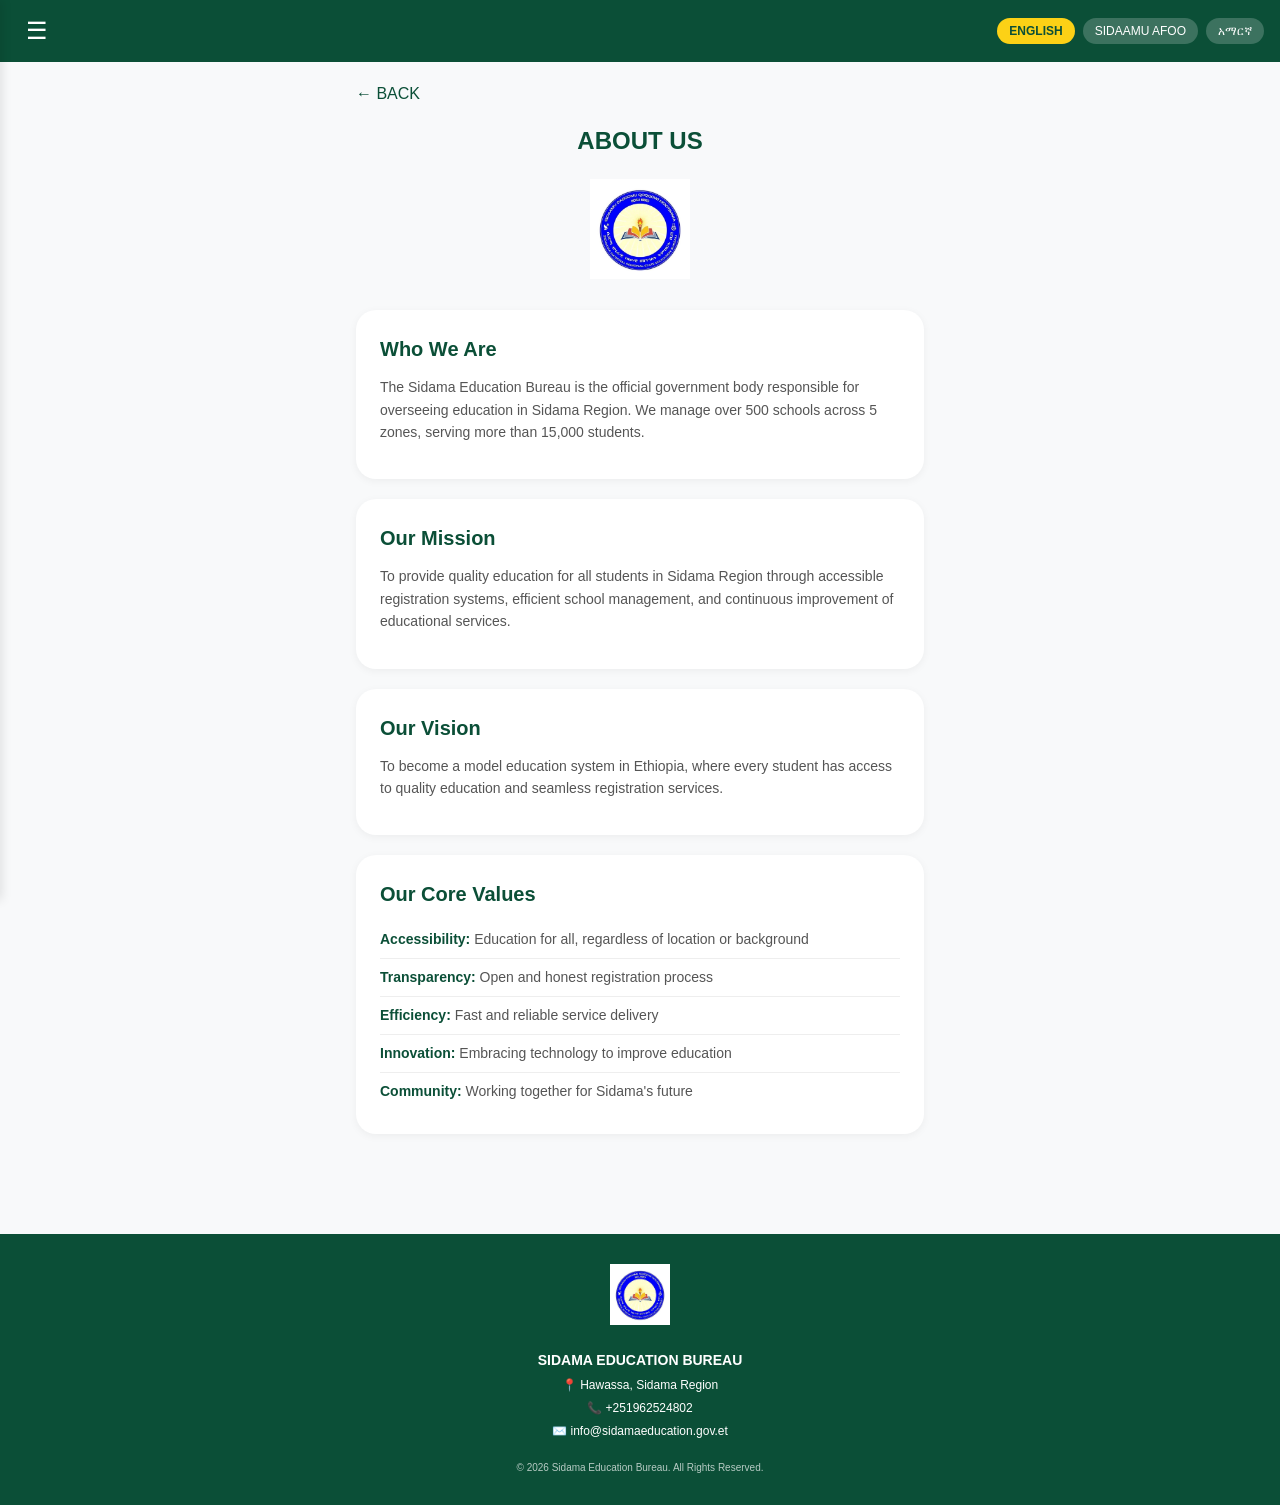
==== about.html @ 93995051 "Add files via upload" ====
<!-- © 2026 Shime1000me. All rights reserved. -->
<!DOCTYPE html>
<html lang="en">
<head>
    <meta charset="UTF-8">
    <meta name="viewport" content="width=device-width, initial-scale=1.0, viewport-fit=cover">
    <meta name="copyright" content="Sidama Education Bureau 2026">
    <title>About Us - Sidama Education Portal</title>
    <meta name="description" content="About Sidama Education Bureau. Our mission, vision, and values.">
    <link rel="icon" href="logo.png" type="image/png">
    <link rel="stylesheet" href="style.css">
</head>
<body>

<div class="top-bar">
    <button class="menu-btn" id="menuBtn">☰</button>
    <div class="lang-switcher">
        <button class="lang-btn active" data-lang="en">ENGLISH</button>
        <button class="lang-btn" data-lang="sid">SIDAAMU AFOO</button>
        <button class="lang-btn" data-lang="amh">አማርኛ</button>
    </div>
</div>

<div class="mobile-menu" id="mobileMenu">
    <button class="close-menu" id="closeMenu">✕</button>
    <a href="index.html" data-key="home">HOME</a>
    <a href="search.html" data-key="search">SEARCH</a>
    <a href="zones.html" data-key="zones">ZONES</a>
    <a href="about.html" data-key="about">ABOUT US</a>
    <a href="contact.html" data-key="contact">CONTACT</a>
    <a href="help.html" data-key="help">HELP</a>
    <div class="menu-divider"></div>
    <div class="menu-langs">
        <button data-lang="en">🌐 ENGLISH</button>
        <button data-lang="sid">🌐 SIDAAMU AFOO</button>
        <button data-lang="amh">🌐 አማርኛ</button>
    </div>
</div>

<main>
    <button class="back-btn" id="backBtn" data-key="back">← BACK</button>
    <h1 class="page-title" data-key="title">ABOUT US</h1>
    
    <div class="about-logo">
        <img src="logo.png" alt="Logo" class="about-logo-img">
    </div>
    
    <div class="about-section">
        <h2 data-key="who_title">Who We Are</h2>
        <p data-key="who_text">The Sidama Education Bureau is the official government body responsible for overseeing education in Sidama Region. We manage over 500 schools across 5 zones, serving more than 15,000 students.</p>
    </div>
    
    <div class="about-section">
        <h2 data-key="mission_title">Our Mission</h2>
        <p data-key="mission_text">To provide quality education for all students in Sidama Region through accessible registration systems, efficient school management, and continuous improvement of educational services.</p>
    </div>
    
    <div class="about-section">
        <h2 data-key="vision_title">Our Vision</h2>
        <p data-key="vision_text">To become a model education system in Ethiopia, where every student has access to quality education and seamless registration services.</p>
    </div>
    
    <div class="about-section">
        <h2 data-key="values_title">Our Core Values</h2>
        <ul class="values-list">
            <li><strong data-key="value1_title">Accessibility:</strong> <span data-key="value1_text">Education for all, regardless of location or background</span></li>
            <li><strong data-key="value2_title">Transparency:</strong> <span data-key="value2_text">Open and honest registration process</span></li>
            <li><strong data-key="value3_title">Efficiency:</strong> <span data-key="value3_text">Fast and reliable service delivery</span></li>
            <li><strong data-key="value4_title">Innovation:</strong> <span data-key="value4_text">Embracing technology to improve education</span></li>
            <li><strong data-key="value5_title">Community:</strong> <span data-key="value5_text">Working together for Sidama's future</span></li>
        </ul>
    </div>
</main>

<footer>
    <div class="footer-logo"><img src="logo.png" alt="Logo" class="footer-logo-img"><h3 data-key="footer_bureau">SIDAMA EDUCATION BUREAU</h3></div>
    <div class="footer-contact"><p>📍 Hawassa, Sidama Region</p><p>📞 +251962524802</p><p><a href="https://t.me/shimetechsolutions" target="_blank">✉️ info@sidamaeducation.gov.et</a></p></div>
    <div class="footer-copyright"><p>© 2026 Sidama Education Bureau. All Rights Reserved.</p></div>
</footer>

<script src="main.js"></script>
</body>
</html>
---- style.css ----
/* © 2026 Shime1000me. All rights reserved. */

/* ==========================================
   ALL STYLES FROM ALL PAGES
   ========================================== */

/* 1. RESET & BASE */
* {
    margin: 0;
    padding: 0;
    box-sizing: border-box;
}

body {
    font-family: -apple-system, BlinkMacSystemFont, 'Segoe UI', Roboto, Helvetica, Arial, sans-serif;
    background: #f8f9fa;
    color: #1a1a1a;
    line-height: 1.5;
}

/* 2. TOP BAR */
.top-bar {
    background: #0b4f37;
    padding: 12px 16px;
    display: flex;
    justify-content: space-between;
    align-items: center;
    position: sticky;
    top: 0;
    z-index: 100;
}

.menu-btn {
    background: none;
    border: none;
    color: white;
    font-size: 24px;
    cursor: pointer;
    padding: 5px 10px;
}

.lang-switcher {
    display: flex;
    gap: 8px;
}

.lang-btn {
    background: rgba(255,255,255,0.2);
    border: none;
    color: white;
    padding: 6px 12px;
    border-radius: 20px;
    font-size: 12px;
    cursor: pointer;
}

.lang-btn.active {
    background: #fcd116;
    color: #0b4f37;
    font-weight: bold;
}

/* 3. MOBILE MENU */
.mobile-menu {
    position: fixed;
    top: 0;
    left: -280px;
    width: 280px;
    height: 100%;
    background: white;
    box-shadow: 2px 0 10px rgba(0,0,0,0.1);
    z-index: 200;
    transition: left 0.3s ease;
    padding: 20px;
}

.mobile-menu.open {
    left: 0;
}

.close-menu {
    background: none;
    border: none;
    font-size: 24px;
    float: right;
    cursor: pointer;
    margin-bottom: 20px;
}

.mobile-menu a {
    display: block;
    padding: 12px 0;
    color: #333;
    text-decoration: none;
    border-bottom: 1px solid #eee;
}

.menu-divider {
    height: 1px;
    background: #ddd;
    margin: 15px 0;
}

.menu-langs button {
    background: #f0f0f0;
    border: none;
    padding: 10px;
    border-radius: 8px;
    width: 100%;
    text-align: left;
    margin: 5px 0;
    cursor: pointer;
}

/* 4. MAIN CONTENT */
main {
    max-width: 600px;
    margin: 0 auto;
    padding: 20px 16px 40px;
}

/* 5. BACK BUTTON */
.back-btn {
    background: none;
    border: none;
    color: #0b4f37;
    font-size: 16px;
    cursor: pointer;
    margin-bottom: 20px;
    display: inline-flex;
    align-items: center;
    gap: 5px;
}

/* 6. PAGE TITLE */
.page-title {
    font-size: 24px;
    color: #0b4f37;
    margin-bottom: 20px;
    text-align: center;
}

/* 7. ZONES */
.zones-grid {
    display: flex;
    flex-direction: column;
    gap: 16px;
}

.zone-card {
    background: white;
    border-radius: 16px;
    padding: 20px;
    box-shadow: 0 2px 8px rgba(0,0,0,0.05);
    cursor: pointer;
    transition: transform 0.2s;
}

.zone-card:active {
    transform: scale(0.98);
}

.zone-icon {
    font-size: 32px;
    margin-bottom: 8px;
}

.zone-name {
    font-size: 18px;
    font-weight: bold;
    margin-bottom: 8px;
}

.zone-woredas {
    font-size: 12px;
    color: #666;
    line-height: 1.4;
}

.zone-header {
    font-size: 18px;
    font-weight: bold;
    margin-bottom: 8px;
}

.zone-btn {
    background: #0b4f37;
    color: white;
    border: none;
    padding: 8px 16px;
    border-radius: 20px;
    cursor: pointer;
    font-size: 12px;
}

/* 8. WOREDA */
.woredas-grid {
    display: flex;
    flex-direction: column;
    gap: 12px;
    margin-bottom: 24px;
}

.woreda-card {
    background: white;
    border-radius: 16px;
    padding: 16px;
    box-shadow: 0 2px 8px rgba(0,0,0,0.05);
    display: flex;
    justify-content: space-between;
    align-items: center;
    cursor: pointer;
}

.woreda-name {
    font-size: 16px;
    font-weight: 500;
}

.woreda-btn {
    background: #0b4f37;
    color: white;
    border: none;
    padding: 8px 20px;
    border-radius: 25px;
    cursor: pointer;
    font-size: 12px;
}

.zone-info {
    font-size: 14px;
    color: #666;
    margin-bottom: 20px;
    padding-bottom: 10px;
    border-bottom: 1px solid #eee;
}

/* 9. SCHOOLS */
.schools-section {
    margin-top: 24px;
    padding-top: 20px;
    border-top: 2px solid #eee;
}

.schools-section h3 {
    font-size: 18px;
    color: #0b4f37;
    margin-bottom: 16px;
}

.schools-grid {
    display: flex;
    flex-direction: column;
    gap: 16px;
    margin-bottom: 20px;
}

.school-card {
    background: white;
    border-radius: 16px;
    padding: 16px;
    box-shadow: 0 2px 8px rgba(0,0,0,0.05);
    cursor: pointer;
    transition: transform 0.2s;
}

.school-card:active {
    transform: scale(0.98);
}

.school-card h4 {
    font-size: 16px;
    margin-bottom: 4px;
    color: #0b4f37;
}

.school-location {
    font-size: 12px;
    color: #666;
    margin-bottom: 4px;
}

.school-grades {
    font-size: 12px;
    color: #0b4f37;
    margin-bottom: 4px;
}

.school-rating {
    font-size: 12px;
    color: #fcd116;
    margin-bottom: 12px;
}

.register-btn {
    background: #fcd116;
    border: none;
    padding: 10px 16px;
    border-radius: 25px;
    cursor: pointer;
    font-weight: bold;
    width: 100%;
}

.message-box {
    background: #fff3cd;
    border-radius: 16px;
    padding: 20px;
    text-align: center;
    margin-top: 20px;
}

.message-box p {
    color: #856404;
    margin-bottom: 15px;
}

.more-schools-message {
    background: #e9ecef;
    border-radius: 12px;
    padding: 12px;
    text-align: center;
    font-size: 12px;
    color: #666;
    margin-top: 20px;
}

.no-results {
    text-align: center;
    padding: 40px;
    background: white;
    border-radius: 16px;
    color: #666;
}

/* 10. INDEX PAGE SPECIFIC */
.logo-box {
    text-align: center;
    margin-bottom: 20px;
}

.logo-img {
    width: 80px;
    height: auto;
    margin-bottom: 10px;
}

.bureau-name {
    font-size: 14px;
    color: #0b4f37;
}

.hero-box {
    background: #e9ecef;
    border-radius: 16px;
    overflow: hidden;
    margin-bottom: 20px;
}

.hero-img {
    width: 100%;
    height: auto;
    display: block;
}

.hero-caption {
    text-align: center;
    padding: 12px;
    font-size: 14px;
    color: #0b4f37;
    font-weight: bold;
    background: white;
}

.welcome-box {
    text-align: center;
    margin-bottom: 20px;
}

.region-name {
    font-size: 20px;
    color: #0b4f37;
    margin-bottom: 12px;
}

.welcome-text {
    font-size: 14px;
    margin-bottom: 10px;
}

.info-text {
    font-size: 13px;
    color: #555;
}

.big-btn-wrap {
    text-align: center;
    margin: 20px 0;
}

.big-register {
    background: #fcd116;
    border: none;
    padding: 14px 24px;
    font-size: 18px;
    font-weight: bold;
    border-radius: 50px;
    cursor: pointer;
    width: 100%;
    max-width: 280px;
}

.search-wrap {
    background: white;
    border-radius: 16px;
    padding: 20px;
    margin-bottom: 24px;
    box-shadow: 0 2px 8px rgba(0,0,0,0.05);
}

.section-title {
    font-size: 18px;
    margin-bottom: 12px;
    color: #0b4f37;
}

.search-desc {
    font-size: 13px;
    color: #666;
    margin-bottom: 15px;
}

.search-box {
    display: flex;
    gap: 10px;
}

.search-input {
    flex: 1;
    padding: 12px;
    border: 1px solid #ddd;
    border-radius: 8px;
    font-size: 14px;
}

.search-btn {
    background: #0b4f37;
    color: white;
    border: none;
    padding: 0 20px;
    border-radius: 8px;
    cursor: pointer;
}

.zones-wrap {
    margin-bottom: 24px;
}

.leaders-wrap {
    margin-bottom: 24px;
}

.leaders-grid {
    display: flex;
    flex-direction: column;
    gap: 16px;
}

.leader-card {
    background: white;
    border-radius: 16px;
    padding: 16px;
    text-align: center;
    box-shadow: 0 2px 8px rgba(0,0,0,0.05);
}

.leader-img {
    width: 80px;
    height: 80px;
    border-radius: 50%;
    object-fit: cover;
    margin-bottom: 12px;
}

.leader-title {
    font-size: 12px;
    color: #666;
    margin-bottom: 8px;
}

.quote {
    font-size: 13px;
    font-style: italic;
    color: #0b4f37;
}

.benefits-wrap {
    margin-bottom: 24px;
}

.benefits-grid {
    display: grid;
    grid-template-columns: repeat(2, 1fr);
    gap: 12px;
}

.benefit-card {
    background: white;
    border-radius: 16px;
    padding: 16px;
    text-align: center;
    box-shadow: 0 2px 8px rgba(0,0,0,0.05);
}

.benefit-icon {
    font-size: 32px;
    margin-bottom: 8px;
}

.benefit-card h4 {
    font-size: 14px;
    margin-bottom: 4px;
}

.benefit-card p {
    font-size: 11px;
    color: #666;
}

.stats-wrap {
    margin-bottom: 24px;
}

.stats-grid {
    display: grid;
    grid-template-columns: repeat(2, 1fr);
    gap: 12px;
}

.stat-card {
    background: #0b4f37;
    color: white;
    border-radius: 16px;
    padding: 20px;
    text-align: center;
}

.stat-number {
    font-size: 28px;
    font-weight: bold;
}

.stat-label {
    font-size: 11px;
    margin-top: 5px;
}

.featured-wrap {
    margin-bottom: 24px;
}

.reading-wrap {
    margin-bottom: 24px;
}

.reading-img {
    width: 100%;
    border-radius: 16px;
}

.reading-caption {
    text-align: center;
    font-size: 12px;
    margin-top: 8px;
    color: #0b4f37;
    font-weight: bold;
}

.howit-wrap {
    margin-bottom: 24px;
}

.steps-grid {
    display: grid;
    grid-template-columns: repeat(2, 1fr);
    gap: 12px;
}

.step-card {
    background: white;
    border-radius: 16px;
    padding: 16px;
    text-align: center;
    box-shadow: 0 2px 8px rgba(0,0,0,0.05);
}

.step-num {
    font-size: 24px;
    margin-bottom: 8px;
}

.step-title {
    font-weight: bold;
    font-size: 14px;
    margin-bottom: 4px;
}

.step-desc {
    font-size: 11px;
    color: #0b4f37;
    font-weight: bold;
}

.step-detail {
    font-size: 10px;
    color: #666;
    margin-top: 5px;
}

.cta-wrap {
    text-align: center;
    margin: 24px 0;
}

.cta-text {
    font-size: 16px;
    font-weight: bold;
    margin-bottom: 12px;
}

/* 11. ABOUT PAGE */
.about-logo {
    text-align: center;
    margin-bottom: 24px;
}

.about-logo-img {
    width: 100px;
    height: auto;
}

.about-section {
    background: white;
    border-radius: 20px;
    padding: 24px;
    margin-bottom: 20px;
    box-shadow: 0 2px 8px rgba(0,0,0,0.05);
}

.about-section h2 {
    font-size: 20px;
    color: #0b4f37;
    margin-bottom: 12px;
}

.about-section p {
    font-size: 14px;
    color: #555;
    line-height: 1.6;
    margin-bottom: 12px;
}

.values-list {
    list-style: none;
    padding: 0;
}

.values-list li {
    padding: 8px 0;
    font-size: 14px;
    color: #555;
    border-bottom: 1px solid #eee;
}

.values-list li:last-child {
    border-bottom: none;
}

.values-list li strong {
    color: #0b4f37;
}

/* 12. CONTACT PAGE */
.contact-logo {
    text-align: center;
    margin-bottom: 24px;
}

.contact-logo-img {
    width: 100px;
    height: auto;
}

.contact-card {
    background: white;
    border-radius: 20px;
    padding: 24px;
    margin-bottom: 20px;
    box-shadow: 0 2px 8px rgba(0,0,0,0.05);
}

.contact-card h2 {
    font-size: 20px;
    color: #0b4f37;
    margin-bottom: 16px;
    display: flex;
    align-items: center;
    gap: 8px;
}

.contact-info {
    list-style: none;
    padding: 0;
}

.contact-info li {
    display: flex;
    align-items: center;
    gap: 12px;
    padding: 12px 0;
    border-bottom: 1px solid #eee;
}

.contact-info li:last-child {
    border-bottom: none;
}

.contact-icon {
    font-size: 20px;
    width: 32px;
}

.contact-info a {
    color: #0b4f37;
    text-decoration: none;
}

.office-hours {
    margin-top: 12px;
    padding: 12px;
    background: #e9ecef;
    border-radius: 12px;
}

.office-hours p {
    font-size: 14px;
    margin: 5px 0;
}

.map-placeholder {
    background: #e9ecef;
    border-radius: 16px;
    padding: 40px;
    text-align: center;
    color: #666;
    font-size: 14px;
}

/* 13. HELP/FAQ PAGE */
.help-logo {
    text-align: center;
    margin-bottom: 24px;
}

.help-logo-img {
    width: 100px;
    height: auto;
}

.faq-section {
    background: white;
    border-radius: 20px;
    padding: 24px;
    margin-bottom: 20px;
    box-shadow: 0 2px 8px rgba(0,0,0,0.05);
}

.faq-section h2 {
    font-size: 20px;
    color: #0b4f37;
    margin-bottom: 16px;
    display: flex;
    align-items: center;
    gap: 8px;
}

.faq-item {
    border-bottom: 1px solid #eee;
    padding: 16px 0;
}

.faq-item:last-child {
    border-bottom: none;
}

.faq-question {
    font-weight: bold;
    font-size: 16px;
    color: #0b4f37;
    cursor: pointer;
    display: flex;
    justify-content: space-between;
    align-items: center;
}

.faq-question:hover {
    color: #fcd116;
}

.faq-answer {
    font-size: 14px;
    color: #555;
    line-height: 1.6;
    margin-top: 10px;
    padding-left: 20px;
    display: none;
}

.faq-answer.show {
    display: block;
}

.expand-icon {
    font-size: 18px;
    transition: transform 0.3s;
}

.faq-question.active .expand-icon {
    transform: rotate(180deg);
}

.contact-support {
    background: #e9ecef;
    border-radius: 16px;
    padding: 20px;
    text-align: center;
    margin-top: 20px;
}

.contact-support p {
    margin-bottom: 12px;
    font-size: 14px;
}

.contact-support a {
    color: #0b4f37;
    text-decoration: none;
    font-weight: bold;
}

/* 14. SEARCH PAGE */
.search-query {
    font-size: 14px;
    color: #666;
    margin-bottom: 20px;
    padding: 12px;
    background: #e9ecef;
    border-radius: 12px;
}

.results-count {
    font-size: 14px;
    font-weight: bold;
    margin-bottom: 16px;
    color: #0b4f37;
}

/* 15. FOOTER */
footer {
    background: #0b4f37;
    color: white;
    padding: 30px 20px;
    text-align: center;
    margin-top: 40px;
}

.footer-logo-img {
    width: 60px;
    height: auto;
    margin-bottom: 10px;
}

.footer-logo h3 {
    font-size: 14px;
    margin-top: 8px;
}

.footer-contact p {
    font-size: 12px;
    margin: 5px 0;
}

.footer-contact a {
    color: white;
    text-decoration: none;
}

.social-icons span {
    margin: 0 10px;
    font-size: 20px;
    cursor: pointer;
}

.footer-resources ul {
    list-style: none;
    display: flex;
    flex-wrap: wrap;
    justify-content: center;
    gap: 15px;
    margin: 10px 0;
}

.footer-resources a {
    color: white;
    text-decoration: none;
    font-size: 12px;
    cursor: pointer;
}

.footer-copyright {
    font-size: 10px;
    margin-top: 20px;
    opacity: 0.7;
}

/* 16. RESPONSIVE */
@media (max-width: 480px) {
    .benefits-grid {
        grid-template-columns: 1fr 1fr;
    }
    
    .stats-grid {
        grid-template-columns: 1fr 1fr;
    }
    
    .steps-grid {
        grid-template-columns: 1fr 1fr;
    }
    
    .big-register {
        font-size: 16px;
        padding: 12px 20px;
    }
    
    .lang-btn {
        font-size: 10px;
        padding: 4px 8px;
    }
}
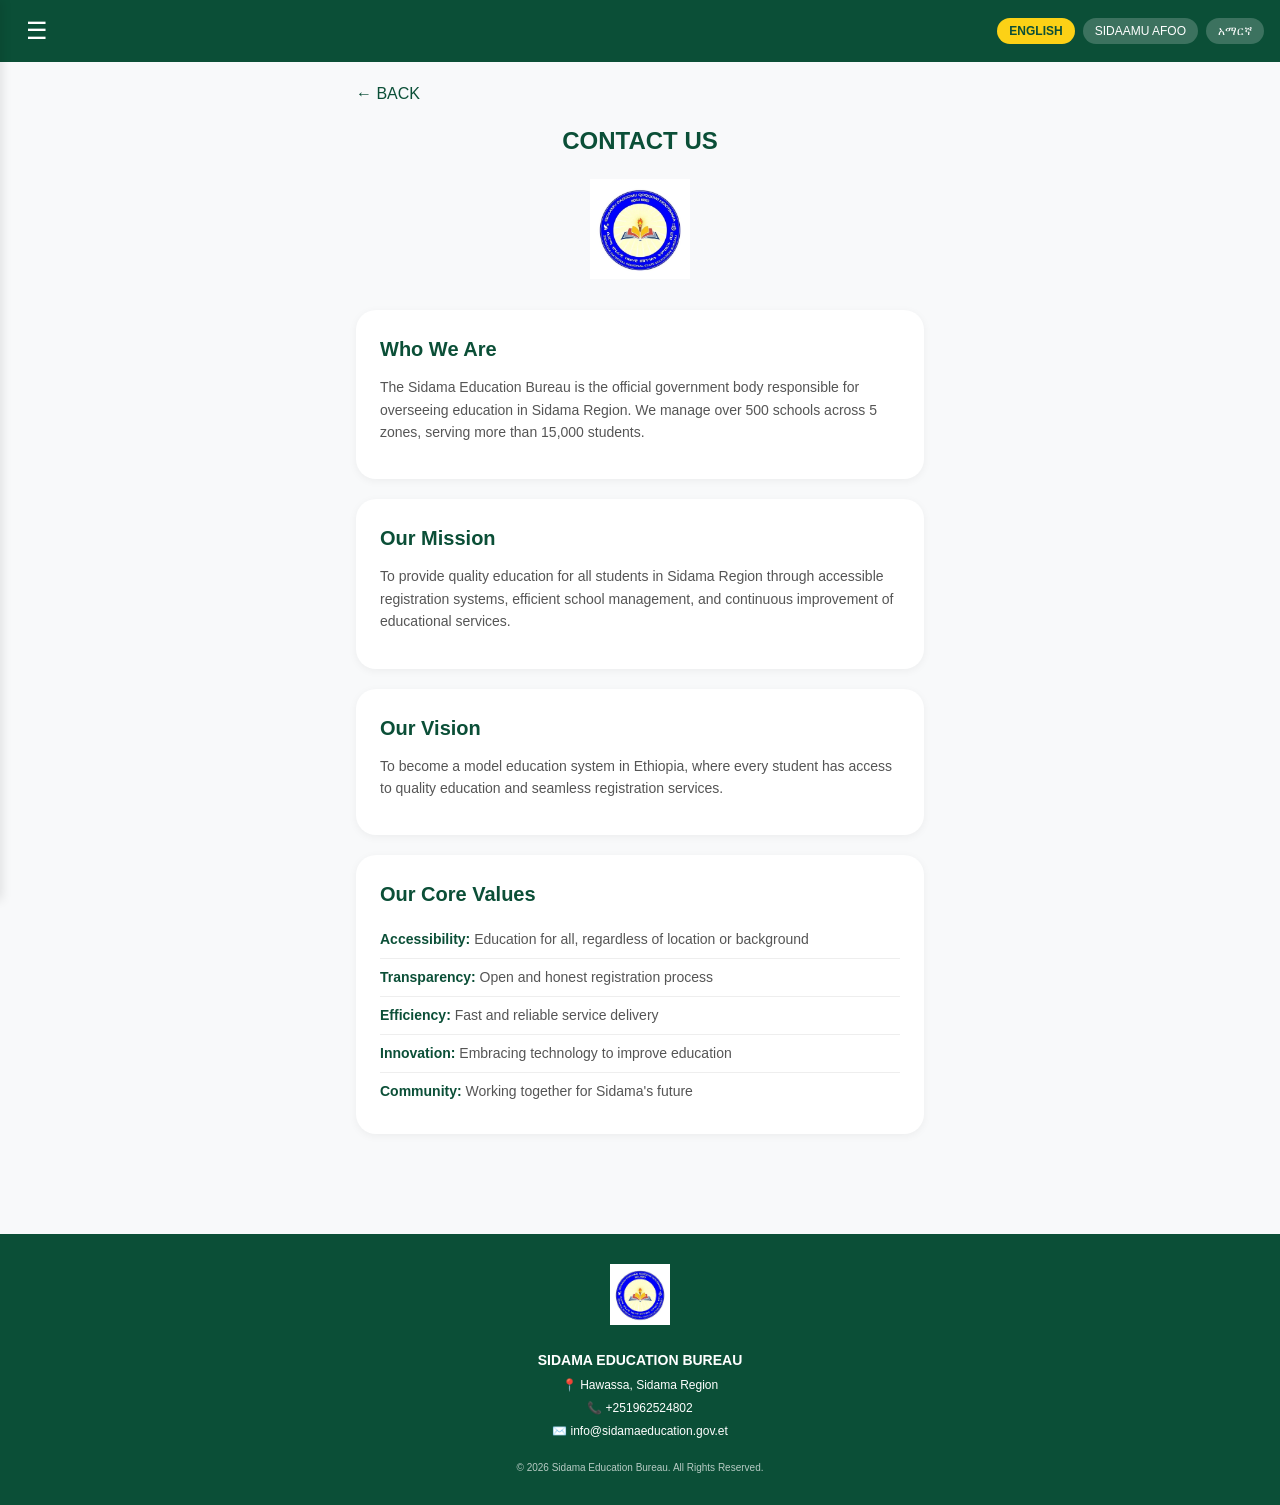
==== commit 04c28afc: "Remove event listener for about.html Removed the DOMContentLoaded event listener and related logging" ====
--- a/about.html
+++ b/about.html
@@ -80,4 +80,4 @@
 
 <script src="main.js"></script>
 </body>
-</html>+                                                                                            </html>
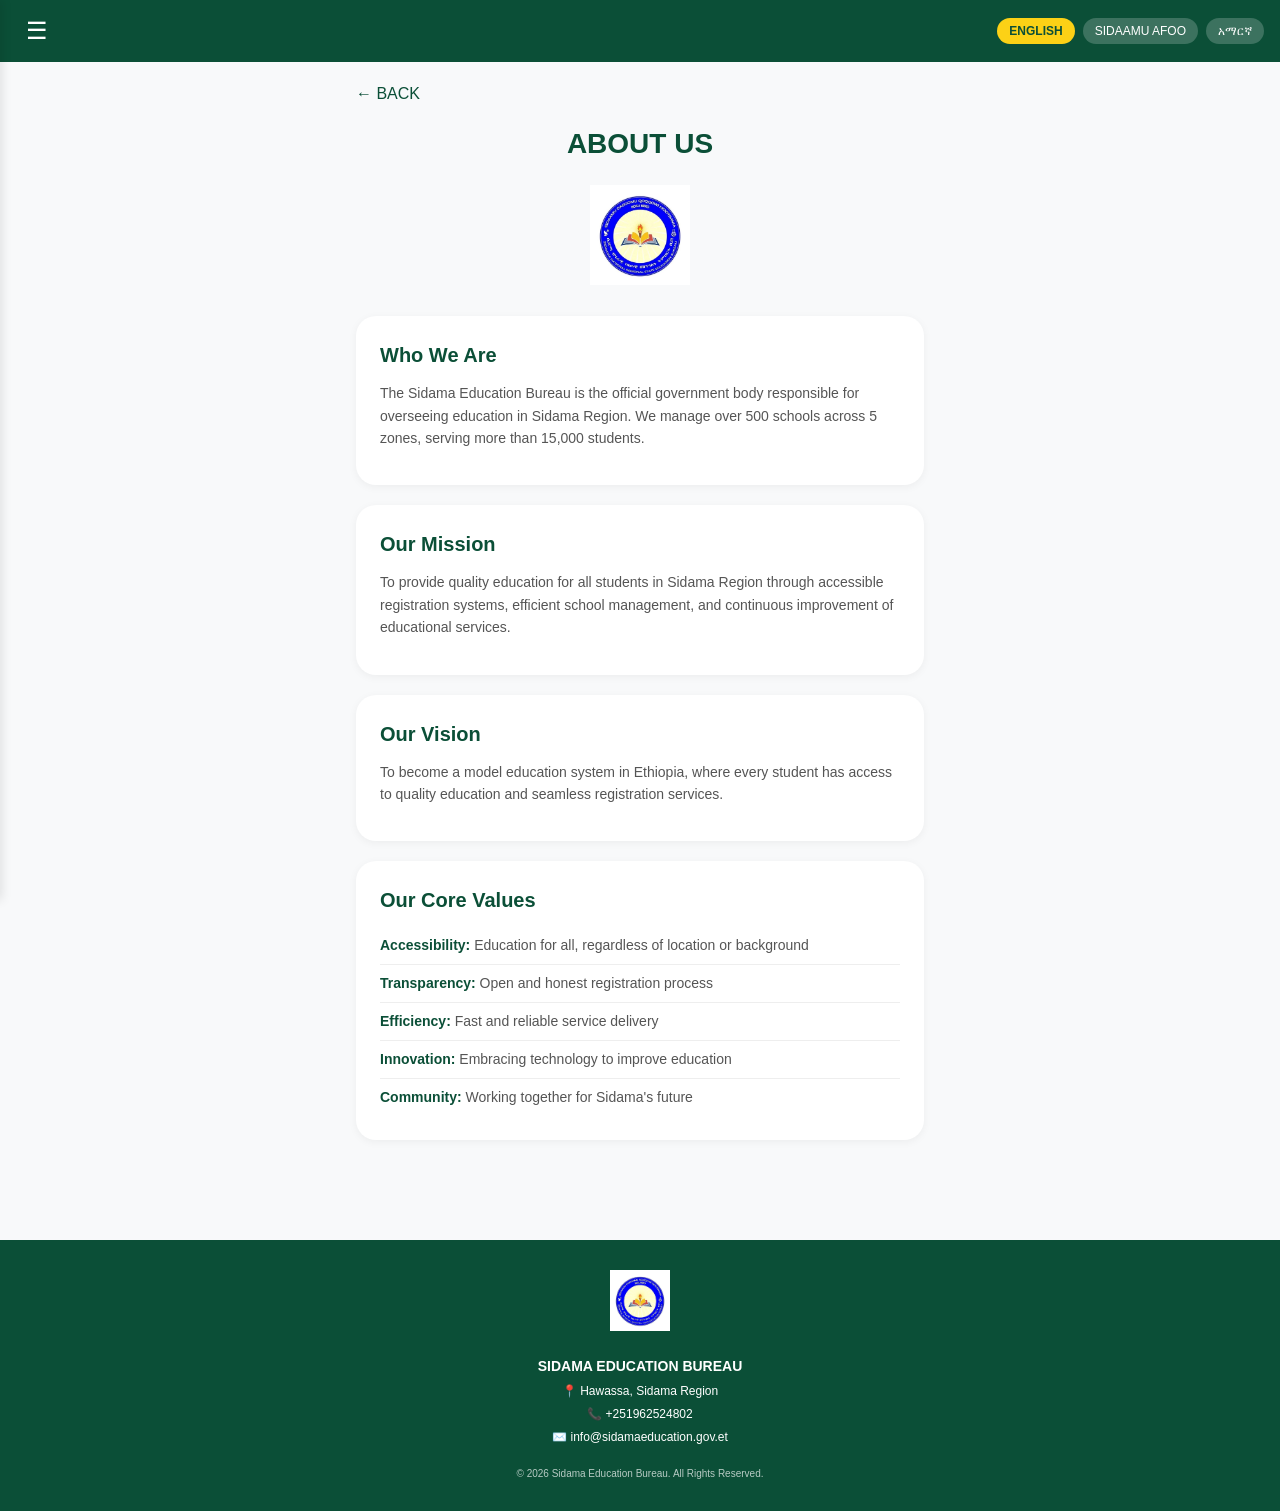
==== commit 64a2f2e5: "Change data-key for page title in about.html" ====
--- a/about.html
+++ b/about.html
@@ -39,7 +39,7 @@
 
 <main>
     <button class="back-btn" id="backBtn" data-key="back">← BACK</button>
-    <h1 class="page-title" data-key="title">ABOUT US</h1>
+    <h1 class="page-title" data-key="about_title">ABOUT US</h1>
     
     <div class="about-logo">
         <img src="logo.png" alt="Logo" class="about-logo-img">
@@ -80,4 +80,4 @@
 
 <script src="main.js"></script>
 </body>
-                                                                                            </html>
+        </html>
--- a/style.css
+++ b/style.css
@@ -4,7 +4,7 @@
    ALL STYLES FROM ALL PAGES
    ========================================== */
 
-/* 1. RESET & BASE */
+/* RESET & BASE */
 * {
     margin: 0;
     padding: 0;
@@ -18,7 +18,7 @@
     line-height: 1.5;
 }
 
-/* 2. TOP BAR */
+/* TOP BAR */
 .top-bar {
     background: #0b4f37;
     padding: 12px 16px;
@@ -60,7 +60,7 @@
     font-weight: bold;
 }
 
-/* 3. MOBILE MENU */
+/* MOBILE MENU */
 .mobile-menu {
     position: fixed;
     top: 0;
@@ -112,14 +112,14 @@
     cursor: pointer;
 }
 
-/* 4. MAIN CONTENT */
+/* MAIN */
 main {
     max-width: 600px;
     margin: 0 auto;
     padding: 20px 16px 40px;
 }
 
-/* 5. BACK BUTTON */
+/* BACK BUTTON */
 .back-btn {
     background: none;
     border: none;
@@ -132,15 +132,15 @@
     gap: 5px;
 }
 
-/* 6. PAGE TITLE */
+/* PAGE TITLE */
 .page-title {
-    font-size: 24px;
-    color: #0b4f37;
-    margin-bottom: 20px;
-    text-align: center;
-}
-
-/* 7. ZONES */
+    font-size: 28px;
+    color: #0b4f37;
+    margin-bottom: 20px;
+    text-align: center;
+}
+
+/* ZONES */
 .zones-grid {
     display: flex;
     flex-direction: column;
@@ -193,7 +193,7 @@
     font-size: 12px;
 }
 
-/* 8. WOREDA */
+/* WOREDA */
 .woredas-grid {
     display: flex;
     flex-direction: column;
@@ -235,7 +235,7 @@
     border-bottom: 1px solid #eee;
 }
 
-/* 9. SCHOOLS */
+/* SCHOOLS */
 .schools-section {
     margin-top: 24px;
     padding-top: 20px;
@@ -333,7 +333,7 @@
     color: #666;
 }
 
-/* 10. INDEX PAGE SPECIFIC */
+/* INDEX PAGE */
 .logo-box {
     text-align: center;
     margin-bottom: 20px;
@@ -628,7 +628,7 @@
     margin-bottom: 12px;
 }
 
-/* 11. ABOUT PAGE */
+/* ABOUT PAGE */
 .about-logo {
     text-align: center;
     margin-bottom: 24px;
@@ -680,7 +680,7 @@
     color: #0b4f37;
 }
 
-/* 12. CONTACT PAGE */
+/* CONTACT PAGE */
 .contact-logo {
     text-align: center;
     margin-bottom: 24px;
@@ -756,7 +756,7 @@
     font-size: 14px;
 }
 
-/* 13. HELP/FAQ PAGE */
+/* HELP/FAQ PAGE */
 .help-logo {
     text-align: center;
     margin-bottom: 24px;
@@ -848,7 +848,7 @@
     font-weight: bold;
 }
 
-/* 14. SEARCH PAGE */
+/* SEARCH PAGE */
 .search-query {
     font-size: 14px;
     color: #666;
@@ -865,7 +865,7 @@
     color: #0b4f37;
 }
 
-/* 15. FOOTER */
+/* FOOTER */
 footer {
     background: #0b4f37;
     color: white;
@@ -923,7 +923,7 @@
     opacity: 0.7;
 }
 
-/* 16. RESPONSIVE */
+/* RESPONSIVE */
 @media (max-width: 480px) {
     .benefits-grid {
         grid-template-columns: 1fr 1fr;
@@ -946,4 +946,4 @@
         font-size: 10px;
         padding: 4px 8px;
     }
-}+   }
